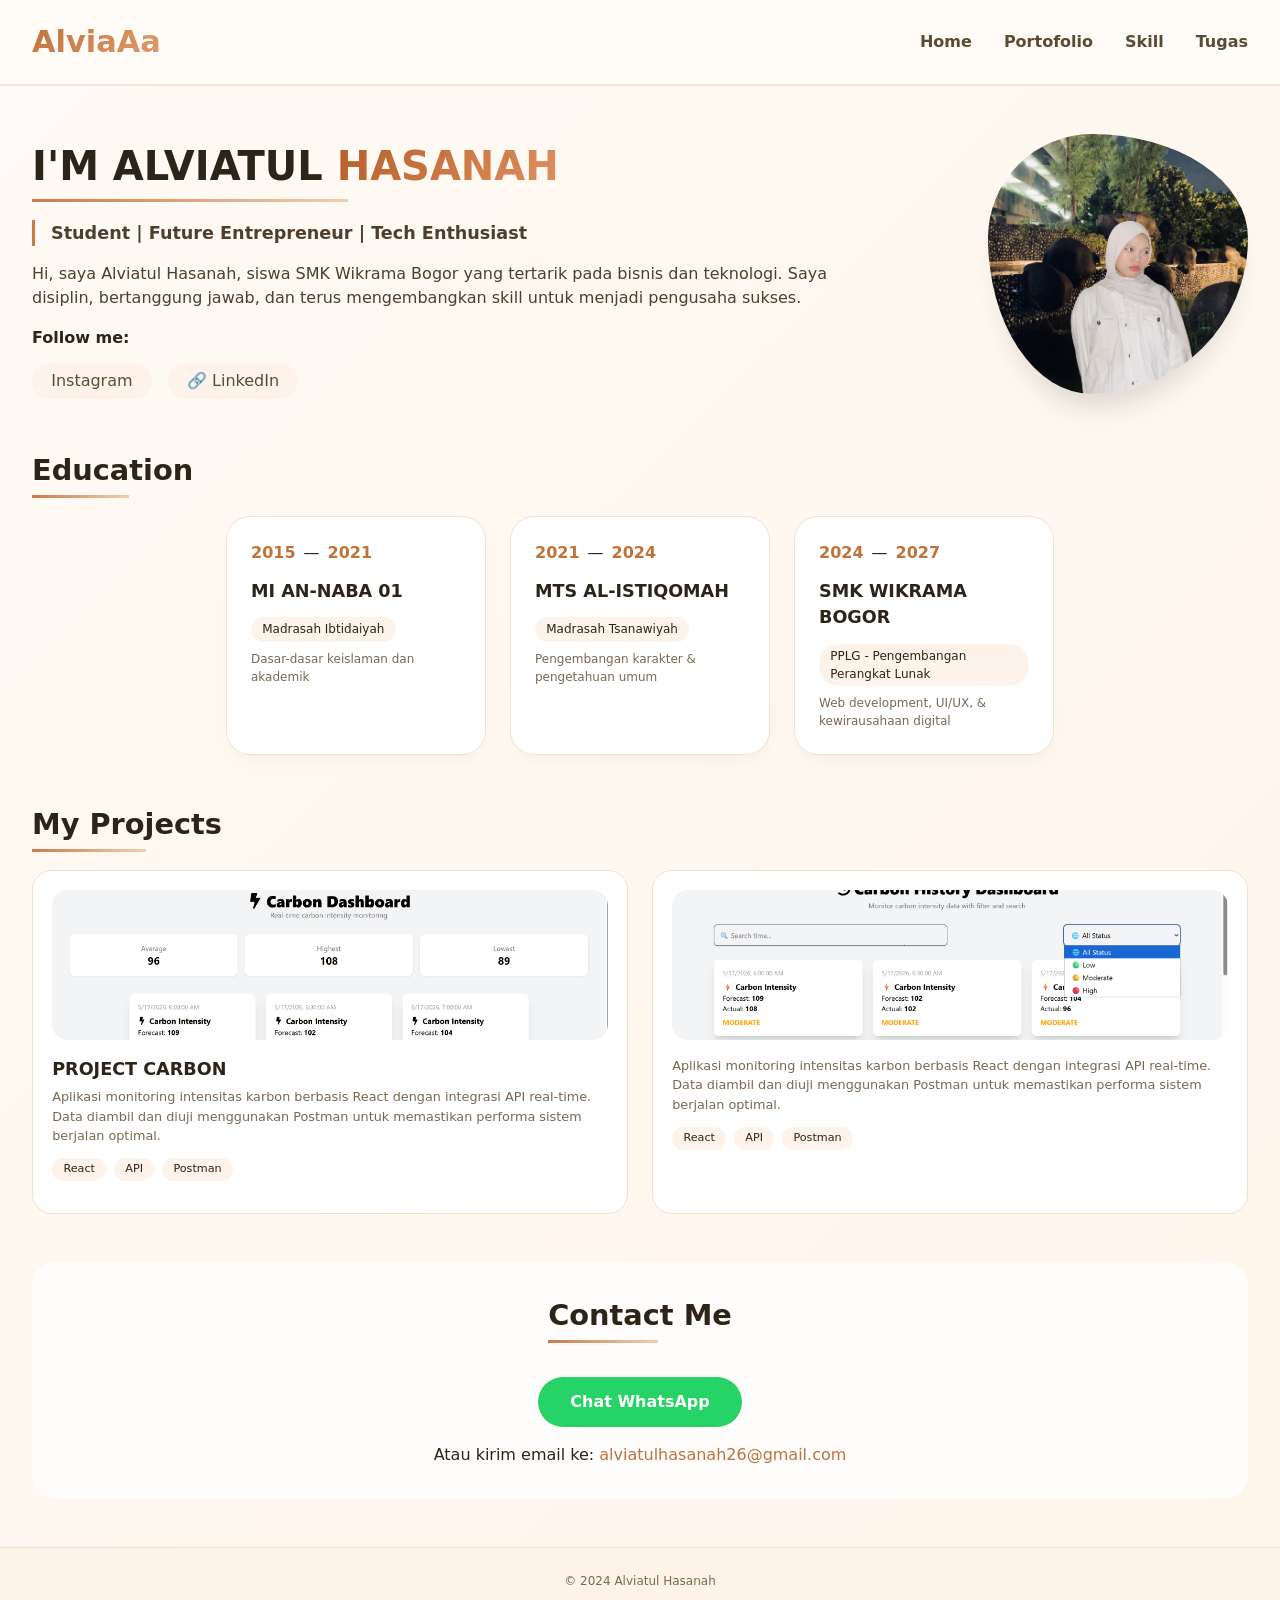
==== index.html @ 97b5d565 "Add files via upload" ====
<!DOCTYPE html>
<html lang="en">

<head>
    <meta charset="UTF-8">
    <meta name="viewport" content="width=device-width, initial-scale=1.0">
    <link rel="stylesheet" href="style.css">
    <title>AlviaAa | Personal Portfolio</title>
</head>

<body>

    <header class="header">
        <p class="logo">AlviaAa</p>
        <nav>
            <ul>
                <li><a href="#Home">Home</a></li>
                <li><a href="portofolio.html">Portofolio</a></li>
                <li><a href="skill.html">Skill</a></li>
                <li class="dropdown">
                    <a href="#" onclick="toggleDropdown()">Tugas</a>
                    <div class="dropdown-content">
                        <a href="article.html">PIPAS</a>
                        <a href="sunda.html">B.Sunda</a>
                        <a href="sejarah.html">Sejarah</a>
                    </div>
                </li>
            </ul>
        </nav>
    </header>

    <main>
   
        <section id="Home" class="about">
            <div class="about-text">
                <h2>I'M ALVIATUL <span>HASANAH</span></h2>
                <p class="tagline">Student | Future Entrepreneur | Tech Enthusiast</p>
                <p>
                    Hi, saya Alviatul Hasanah, siswa SMK Wikrama Bogor yang tertarik pada bisnis dan teknologi.
                    Saya disiplin, bertanggung jawab, dan terus mengembangkan skill untuk menjadi pengusaha sukses.
                </p>
                <h4>Follow me:</h4>
                <div class="social-icons">
                    <a href="https://www.instagram.com/allwh1tee_" target="_blank" class="social-link"> Instagram</a>
                    <a href="https://www.linkedin.com/in/alviatul-hasanah/" target="_blank" class="social-link">🔗
                        LinkedIn</a>
                </div>
            </div>
            <div class="about-image">
                <img src="images/fto.jpeg" alt="foto Alvia">
            </div>
        </section>

        <section class="section-education">
            <h2> Education</h2>
            <div class="education-cards">
                <div class="education-card">
                    <div class="card-timeline">
                        <span class="card-year-start">2015</span>
                        <span class="card-year-sep">—</span>
                        <span class="card-year-end">2021</span>
                    </div>
                    <div class="card-institution">MI AN-NABA 01</div>
                    <div class="card-major">Madrasah Ibtidaiyah</div>
                    <div class="card-desc">Dasar-dasar keislaman dan akademik</div>
                </div>
                <div class="education-card">
                    <div class="card-timeline">
                        <span class="card-year-start">2021</span>
                        <span class="card-year-sep">—</span>
                        <span class="card-year-end">2024</span>
                    </div>
                    <div class="card-institution">MTS AL-ISTIQOMAH</div>
                    <div class="card-major">Madrasah Tsanawiyah</div>
                    <div class="card-desc">Pengembangan karakter & pengetahuan umum</div>
                </div>
                <div class="education-card">
                    <div class="card-timeline">
                        <span class="card-year-start">2024</span>
                        <span class="card-year-sep">—</span>
                        <span class="card-year-end">2027</span>
                    </div>
                    <div class="card-institution">SMK WIKRAMA BOGOR</div>
                    <div class="card-major">PPLG - Pengembangan Perangkat Lunak</div>
                    <div class="card-desc">Web development, UI/UX, & kewirausahaan digital</div>
                </div>
            </div>
        </section>

    
        <section class="section-projects">
            <h2>My Projects</h2>
            <div class="project-grid">
                <div class="project-card">
                    <div class="project-image">
                        <img src="images/Carbon.png" alt="Project 1">
                    </div>
                    <h3>PROJECT CARBON</h3>
                    <p>Aplikasi monitoring intensitas karbon berbasis React dengan integrasi API real-time. Data diambil dan diuji menggunakan Postman untuk memastikan performa sistem berjalan optimal.</p>
                    <div class="project-tags">
                        <span>React</span>
                        <span>API</span>
                        <span>Postman</span>
                    </div>
                </div>
                <div class="project-card">
                    <div class="project-image">
                        <img src="images/carbon (2).png" alt="Project 2">
                    </div>
                    <p>Aplikasi monitoring intensitas karbon berbasis React dengan integrasi API real-time. Data diambil dan diuji menggunakan Postman untuk memastikan performa sistem berjalan optimal.</p>
                    <div class="project-tags">
                         <span>React</span>
                        <span>API</span>
                        <span>Postman</span>
                    </div>
                </div>
            </div>
        </section>

        <!-- Contact Section -->
        <section class="contact">
            <h2> Contact Me</h2>
            <div class="wa-container">
                <a href="https://wa.me/6285772183917?text=Halo%20Alvia,%20saya%20mau%20nanya%20..." class="wa-button">
                    Chat WhatsApp
                </a>
                <p>Atau kirim email ke: <a href="mailto:alviatulhasanah26@gmail.com"
                        class="email-link">alviatulhasanah26@gmail.com</a></p>
            </div>
        </section>
    </main>

    <footer class="footer">
        <p>© 2024 Alviatul Hasanah</p>
    </footer>

    <script>
        function toggleDropdown() {
            var dropdownContent = document.querySelector('.dropdown-content');
            if (dropdownContent.style.display === 'block') {
                dropdownContent.style.display = 'none';
            } else {
                dropdownContent.style.display = 'block';
            }
        }
        window.onclick = function (event) {
            if (!event.target.matches('.dropdown a') && !event.target.closest('.dropdown')) {
                var dropdowns = document.querySelectorAll('.dropdown-content');
                dropdowns.forEach(function (dropdown) {
                    dropdown.style.display = 'none';
                });
            }
        }
    </script>

</body>

</html>
---- style.css ----
* {
    margin: 0;
    padding: 0;
    box-sizing: border-box;
    scroll-behavior: smooth;
}

body {
    font-family: 'Segoe UI', 'Poppins', system-ui, sans-serif;
    background: linear-gradient(135deg, #fffaf5 0%, #fef5ea 100%);
    color: #2c2418;
    line-height: 1.5;
}

.header {
    display: flex;
    justify-content: space-between;
    align-items: center;
    flex-wrap: wrap;
    padding: 1.2rem 2rem;
    background: rgba(255, 252, 248, 0.95);
    backdrop-filter: blur(12px);
    position: sticky;
    top: 0;
    z-index: 100;
    border-bottom: 2px solid #f3e5d8;
}

.logo {
    font-size: 1.9rem;
    font-weight: 800;
    background: linear-gradient(135deg, #c1723a, #e09d6e);
    background-clip: text;
    -webkit-background-clip: text;
    color: transparent;
}

nav ul {
    display: flex;
    gap: 2rem;
    list-style: none;
}

nav ul li a {
    text-decoration: none;
    font-weight: 600;
    color: #5c4a34;
    transition: 0.25s;
}

nav ul li a:hover, nav ul li a.active {
    color: #c1723a;
}

.dropdown {
    position: relative;
    cursor: pointer;
}

.dropdown-content {
    display: none;
    position: absolute;
    background: #ffffffea;
    min-width: 140px;
    backdrop-filter: blur(8px);
    border-radius: 20px;
    padding: 0.5rem 0;
    top: 32px;
    left: 0;
    border: 1px solid #f3e1d0;
}

.dropdown-content a {
    display: block;
    padding: 0.5rem 1.2rem;
    color: #4a3724;
    font-weight: 500;
}

.dropdown-content a:hover {
    background: #fef0e5;
    color: #b45a2c;
}

main {
    max-width: 1280px;
    margin: 0 auto;
    padding: 0 2rem;
}

.about {
    display: flex;
    flex-wrap: wrap;
    justify-content: space-between;
    align-items: center;
    gap: 2.5rem;
    margin: 3rem 0;
}

.about-text {
    flex: 1.2;
}

.about-text h2 {
    font-size: 2.5rem;
    font-weight: 800;
    margin-bottom: 0.5rem;
}

.about-text h2 span {
    background: linear-gradient(125deg, #b85e2a, #df8f60);
    background-clip: text;
    -webkit-background-clip: text;
    color: transparent;
}

.tagline {
    font-size: 1.1rem;
    font-weight: 600;
    color: #cb7b4a;
    border-left: 3px solid #cb7b4a;
    padding-left: 1rem;
    margin: 0.5rem 0 1rem;
}

.about-text p {
    margin: 1rem 0;
    color: #4e3e2e;
    max-width: 90%;
}

.social-icons {
    margin-top: 0.8rem;
    display: flex;
    gap: 1rem;
}

.social-link {
    text-decoration: none;
    color: #5c4a34;
    font-weight: 500;
    padding: 0.4rem 1.2rem;
    background: #fef3ea;
    border-radius: 40px;
    transition: 0.2s;
}

.social-link:hover {
    background: #e0c8b4;
    color: #c1723a;
}

.about-image img {
    width: 260px;
    height: 260px;
    object-fit: cover;
    border-radius: 40% 60% 60% 40% / 40% 40% 60% 60%;
    box-shadow: 0 25px 30px -15px rgba(0, 0, 0, 0.15);
}

.section-education, .section-projects, .contact {
    margin: 3rem 0;
}

h2 {
    font-size: 1.8rem;
    font-weight: 700;
    margin-bottom: 1.5rem;
    position: relative;
    display: inline-block;
}

h2:after {
    content: '';
    position: absolute;
    bottom: -6px;
    left: 0;
    width: 60%;
    height: 3px;
    background: linear-gradient(90deg, #cb7b4a, #f0cfb0);
}

.education-cards {
    display: flex;
    flex-wrap: wrap;
    gap: 1.5rem;
    justify-content: center;
}

.education-card {
    background: white;
    border-radius: 24px;
    padding: 1.5rem;
    width: 260px;
    box-shadow: 0 10px 20px -8px rgba(0, 0, 0, 0.05);
    border: 1px solid #f0e2d6;
    transition: 0.2s;
}

.education-card:hover {
    transform: translateY(-4px);
}

.card-timeline {
    display: flex;
    gap: 0.5rem;
    margin-bottom: 0.8rem;
}

.card-year-start, .card-year-end {
    font-weight: 800;
    color: #c1723a;
}

.card-institution {
    font-size: 1.1rem;
    font-weight: 700;
    margin-bottom: 0.3rem;
}

.card-major {
    font-size: 0.75rem;
    background: #fef3ea;
    display: inline-block;
    padding: 0.2rem 0.7rem;
    border-radius: 20px;
    margin: 0.5rem 0;
}

.card-desc {
    font-size: 0.75rem;
    color: #7a6852;
}

.project-grid {
    display: flex;
    flex-wrap: wrap;
    gap: 1.5rem;
}

.project-card {
    background: white;
    border-radius: 20px;
    flex: 1 1 260px;
    padding: 1.2rem;
    border: 1px solid #f0e0d0;
    transition: 0.2s;
}

.project-card:hover {
    transform: translateY(-4px);
    box-shadow: 0 12px 20px -10px rgba(193, 114, 58, 0.15);
}

.project-image {
    height: 150px;
    overflow: hidden;
    border-radius: 16px;
    margin-bottom: 1rem;
}

.project-image img {
    width: 100%;
    height: 100%;
    object-fit: cover;
}

.project-card h3 {
    font-size: 1.1rem;
    margin-bottom: 0.3rem;
}

.project-card p {
    font-size: 0.8rem;
    color: #7a6852;
}

.project-tags {
    display: flex;
    gap: 0.5rem;
    margin: 0.8rem 0;
}

.project-tags span {
    background: #fef3ea;
    padding: 0.2rem 0.7rem;
    border-radius: 20px;
    font-size: 0.7rem;
}

.project-link {
    text-decoration: none;
    font-weight: 600;
    color: #c1723a;
    font-size: 0.8rem;
}

.contact {
    background: #ffffffcc;
    border-radius: 24px;
    padding: 2rem;
    text-align: center;
}

.wa-button {
    display: inline-block;
    background: #25D366;
    color: white;
    text-decoration: none;
    padding: 0.8rem 2rem;
    border-radius: 50px;
    font-weight: 600;
    margin: 1rem 0;
}

.wa-button:hover {
    background: #128C7E;
}

.email-link {
    color: #c1723a;
    text-decoration: none;
}

.footer {
    text-align: center;
    padding: 1.5rem;
    background: #fdf3e9;
    color: #7d6852;
    font-size: 0.75rem;
    border-top: 1px solid #f0e0d0;
}

@media (max-width: 768px) {
    .header {
        flex-direction: column;
        gap: 0.8rem;
    }
    nav ul {
        gap: 1.2rem;
        flex-wrap: wrap;
        justify-content: center;
    }
    .about {
        flex-direction: column-reverse;
        text-align: center;
    }
    .about-text p {
        max-width: 100%;
    }
}
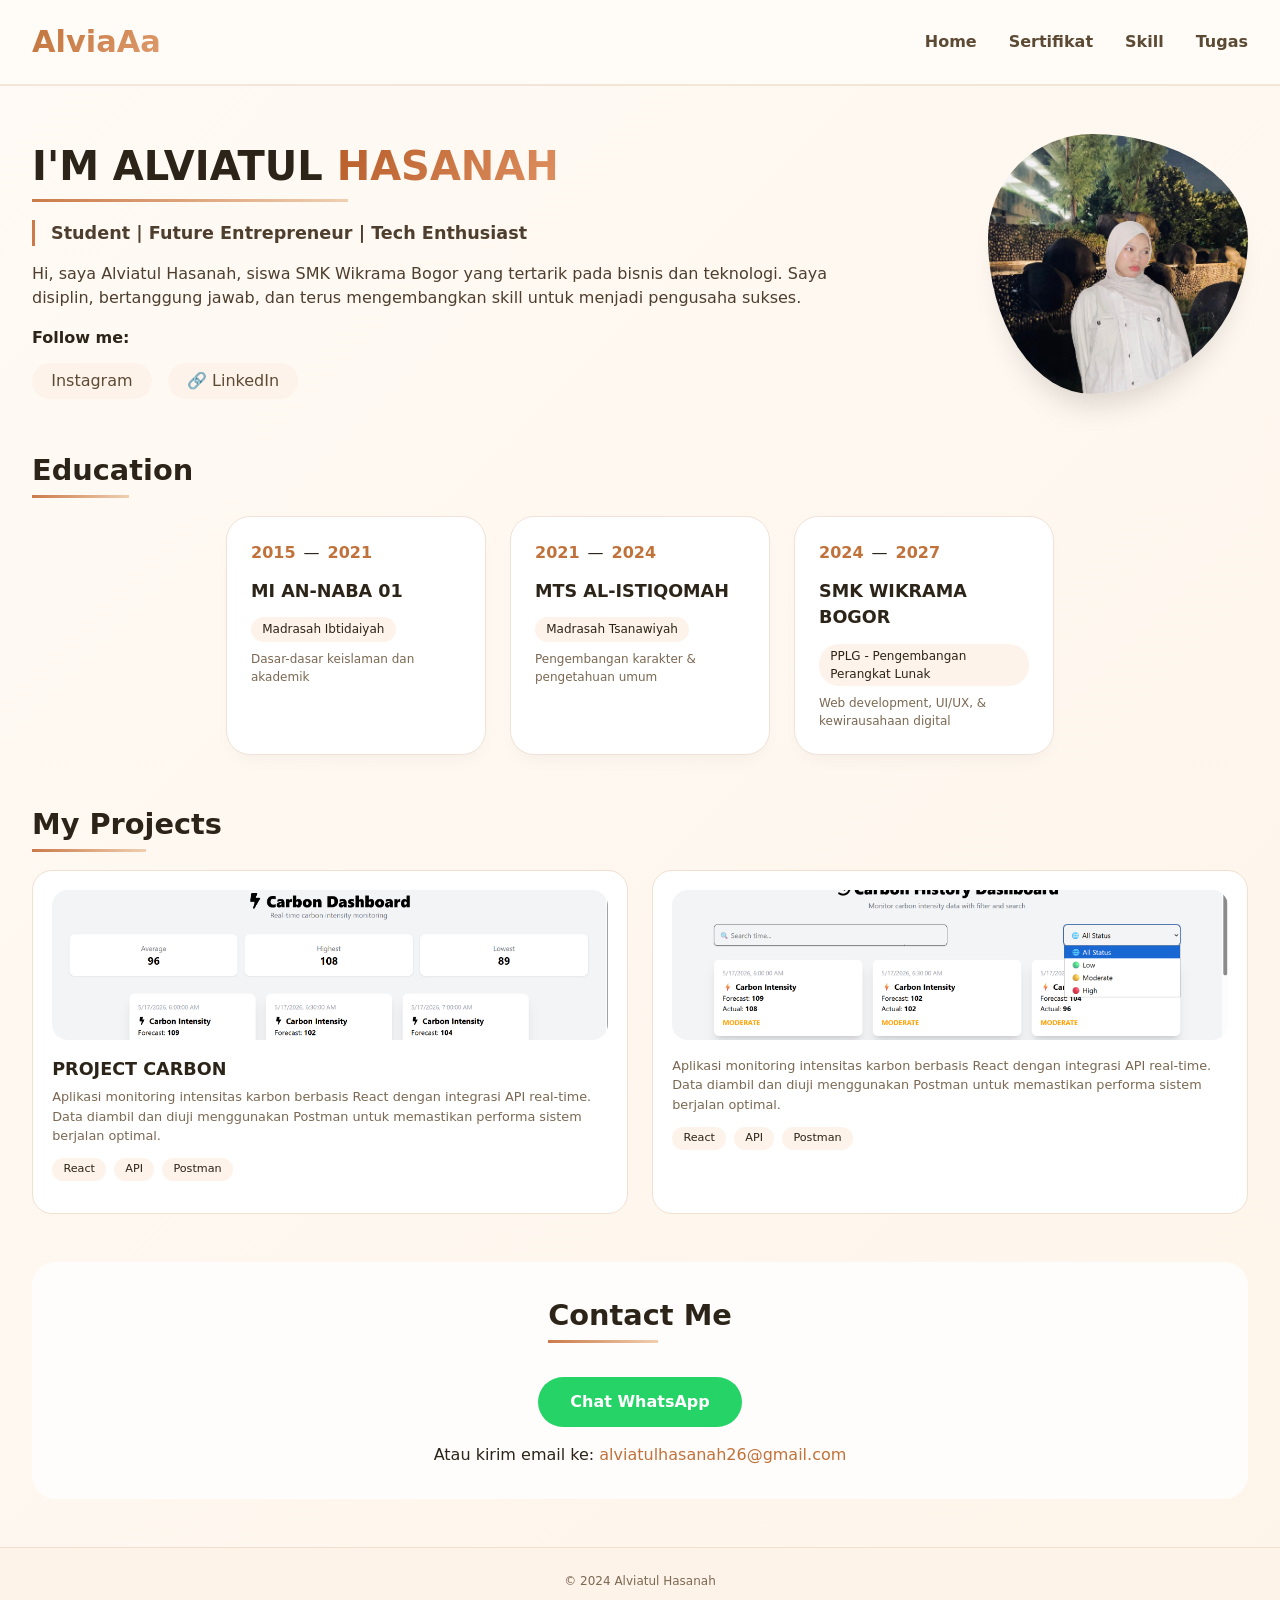
==== commit e4d6b98c: "Update index.html" ====
--- a/index.html
+++ b/index.html
@@ -15,7 +15,7 @@
         <nav>
             <ul>
                 <li><a href="#Home">Home</a></li>
-                <li><a href="portofolio.html">Portofolio</a></li>
+                <li><a href="portofolio.html">Sertifikat</a></li>
                 <li><a href="skill.html">Skill</a></li>
                 <li class="dropdown">
                     <a href="#" onclick="toggleDropdown()">Tugas</a>
@@ -155,4 +155,4 @@
 
 </body>
 
-</html>+</html>
